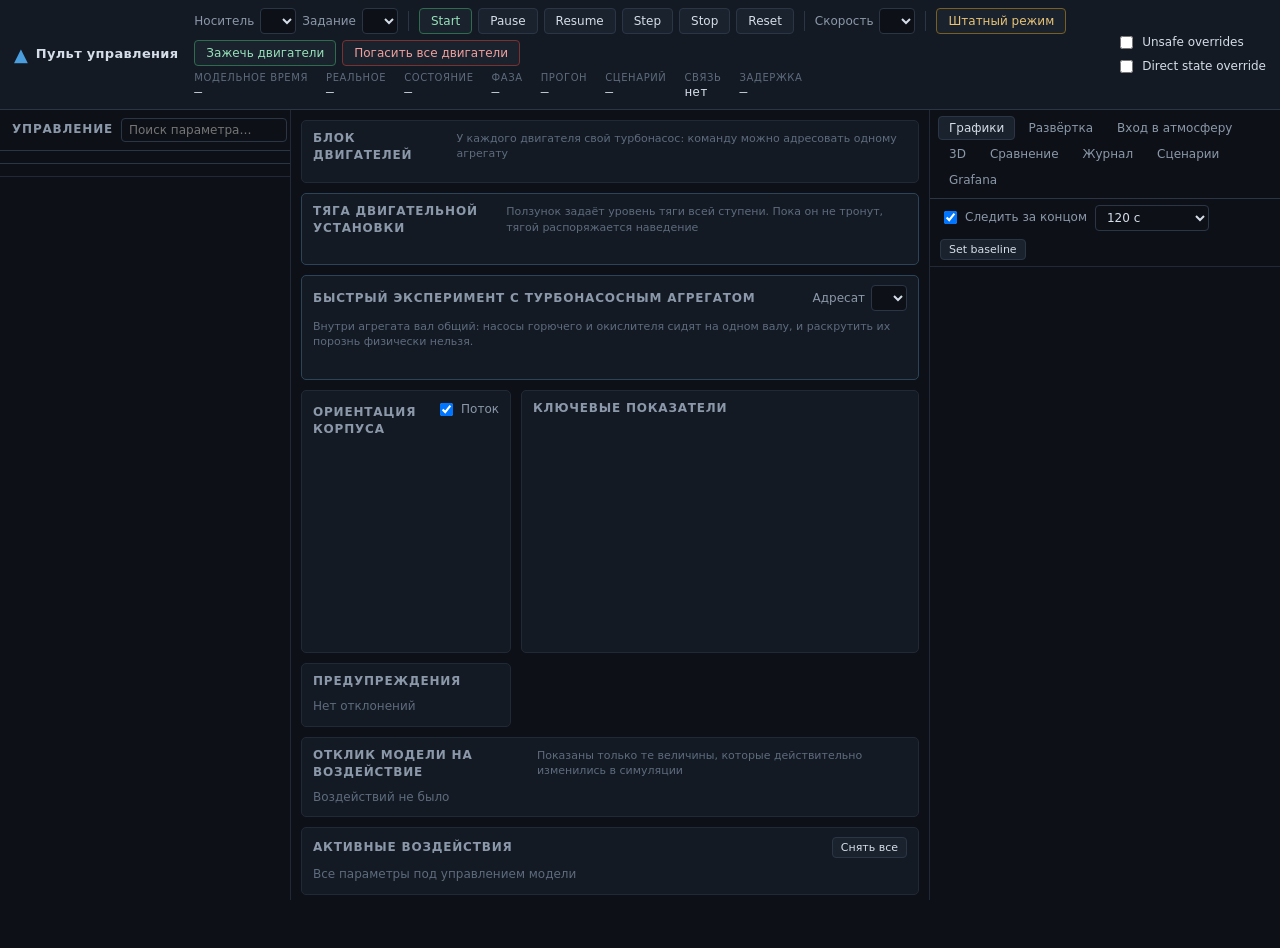
==== cmd/web/index.html @ 3a060ca1 "v2.0.0 Rewrite: modular propulsion/orbit engine + web control panel + observability stack" ====
<!DOCTYPE html>
<html lang="ru">
<head>
<meta charset="utf-8">
<meta name="viewport" content="width=device-width, initial-scale=1">
<title>Пульт управления симулятором</title>
<link rel="stylesheet" href="style.css">
</head>
<body>

<!-- ===================== Верхняя панель ===================== -->
<header id="topbar">
  <div class="brand">
    <span class="brand-mark">▲</span>
    <span class="brand-text">Пульт управления</span>
  </div>

  <div class="run-controls">
    <label class="speed">
      Носитель
      <select id="profile"></select>
    </label>
    <label class="speed" title="Куда выводить: на замкнутую орбиту или по трансатмосферной траектории">
      Задание
      <select id="mission"></select>
    </label>
    <span class="sep"></span>
    <button id="btn-start"     class="btn btn-go"    data-key="1">Start</button>
    <button id="btn-pause"     class="btn"           data-key="2">Pause</button>
    <button id="btn-resume"    class="btn"           data-key="3">Resume</button>
    <button id="btn-step"      class="btn"           data-key="4">Step</button>
    <button id="btn-stop"      class="btn">Stop</button>
    <button id="btn-reset"     class="btn">Reset</button>
    <span class="sep"></span>
    <label class="speed">
      Скорость
      <select id="speed"></select>
    </label>
    <span class="sep"></span>
    <button id="btn-nominal"   class="btn btn-warn">Штатный режим</button>
    <button id="btn-ignite"    class="btn btn-go" title="Запустить все камеры активной ступени в обход наведения — тягу задайте отдельно ползунком «Тяга двигательной установки»">Зажечь двигатели</button>
    <button id="btn-emergency" class="btn btn-crit" title="Погасить все камеры и обнулить уставку тяги">Погасить все двигатели</button>
  </div>

  <div class="status-strip">
    <div class="stat"><span class="stat-label">Модельное время</span><span class="stat-value" id="stat-model">—</span></div>
    <div class="stat"><span class="stat-label">Реальное</span><span class="stat-value" id="stat-real">—</span></div>
    <div class="stat"><span class="stat-label">Состояние</span><span class="stat-value" id="stat-state">—</span></div>
    <div class="stat"><span class="stat-label">Фаза</span><span class="stat-value" id="stat-phase">—</span></div>
    <div class="stat"><span class="stat-label">Прогон</span><span class="stat-value" id="stat-run">—</span></div>
    <div class="stat"><span class="stat-label">Сценарий</span><span class="stat-value" id="stat-scenario">—</span></div>
    <div class="stat"><span class="stat-label">Связь</span><span class="stat-value" id="stat-link">нет</span></div>
    <div class="stat"><span class="stat-label">Задержка</span><span class="stat-value" id="stat-latency">—</span></div>
  </div>

  <div class="mode-strip">
    <label class="toggle toggle-unsafe">
      <input type="checkbox" id="mode-unsafe">
      <span>Unsafe overrides</span>
    </label>
    <label class="toggle toggle-direct">
      <input type="checkbox" id="mode-direct">
      <span>Direct state override</span>
    </label>
  </div>
</header>

<div id="mode-banner" class="hidden"></div>
<div id="flight-banner" class="hidden"></div>

<!-- ===================== Три области ===================== -->
<main id="layout">

  <!-- ---------- Левая панель: управление ---------- -->
  <section id="panel-control" class="pane">
    <div class="pane-head">
      <h2>Управление</h2>
      <input type="search" id="param-filter" placeholder="Поиск параметра…">
    </div>

    <nav id="subsystem-tabs" class="tabs"></nav>

    <div id="quick-actions" class="quick-block"></div>

    <div id="param-list" class="scroll"></div>
  </section>

  <!-- ---------- Центр: состояние системы ---------- -->
  <section id="panel-state" class="pane">

    <div class="card">
      <div class="card-head">
        <h2>Блок двигателей</h2>
        <span class="hint">У каждого двигателя свой турбонасос: команду можно адресовать одному агрегату</span>
      </div>
      <div id="engine-strip" class="engine-strip"></div>
    </div>

    <div class="card card-accent" id="throttle-card">
      <div class="card-head">
        <h2>Тяга двигательной установки</h2>
        <span class="hint">Ползунок задаёт уровень тяги всей ступени. Пока он не тронут, тягой распоряжается наведение</span>
      </div>
      <div id="throttle-panel" class="throttle-panel"></div>
    </div>

    <div id="pump-experiment" class="card card-accent">
      <div class="card-head">
        <h2>Быстрый эксперимент с турбонасосным агрегатом</h2>
        <label class="target">
          Адресат
          <select id="engine-target"></select>
        </label>
      </div>
      <div class="hint" id="target-hint">
        Внутри агрегата вал общий: насосы горючего и окислителя сидят на одном
        валу, и раскрутить их порознь физически нельзя.
      </div>
      <div id="pump-grid" class="pump-grid"></div>
      <div id="pump-buttons" class="pump-buttons"></div>
    </div>

    <div class="row">
      <div class="card attitude">
        <div class="card-head">
          <h2>Ориентация корпуса</h2>
          <label class="check">
            <input type="checkbox" id="att-flow" checked> Поток
          </label>
        </div>
        <canvas id="attitude-canvas"></canvas>
        <div id="attitude-values" class="att-values"></div>
      </div>

      <div class="card grow">
        <div class="card-head"><h2>Ключевые показатели</h2></div>
        <div id="key-values" class="kv-grid"></div>
      </div>
      <div class="card alarms">
        <div class="card-head"><h2>Предупреждения</h2></div>
        <div id="alarm-list" class="alarm-list"><div class="muted">Нет отклонений</div></div>
      </div>
    </div>

    <div class="card">
      <div class="card-head">
        <h2>Отклик модели на воздействие</h2>
        <span class="hint">Показаны только те величины, которые действительно изменились в симуляции</span>
      </div>
      <div id="causal" class="causal"><div class="muted">Воздействий не было</div></div>
    </div>

    <div class="card">
      <div class="card-head">
        <h2>Активные воздействия</h2>
        <button id="btn-release-all" class="btn btn-sm">Снять все</button>
      </div>
      <div id="effects" class="effects"><div class="muted">Все параметры под управлением модели</div></div>
    </div>

  </section>

  <!-- ---------- Правая панель: графики и журналы ---------- -->
  <section id="panel-data" class="pane">
    <nav class="tabs" id="data-tabs">
      <button class="tab active" data-view="charts">Графики</button>
      <button class="tab" data-view="cutaway">Развёртка</button>
      <button class="tab" data-view="entry">Вход в атмосферу</button>
      <button class="tab" data-view="scene">3D</button>
      <button class="tab" data-view="compare">Сравнение</button>
      <button class="tab" data-view="log">Журнал</button>
      <button class="tab" data-view="scenario">Сценарии</button>
      <button class="tab" data-view="grafana">Grafana</button>
    </nav>

    <!-- Графики -->
    <div class="view active" id="view-charts">
      <div class="view-head">
        <label class="check"><input type="checkbox" id="chart-follow" checked> Следить за концом</label>
        <select id="chart-window">
          <option value="60">60 с</option>
          <option value="120" selected>120 с</option>
          <option value="300">300 с</option>
          <option value="0">Весь прогон</option>
        </select>
        <button id="btn-baseline" class="btn btn-sm">Set baseline</button>
      </div>
      <div id="charts" class="charts scroll"></div>
    </div>

    <!-- Развёртка носителя -->
    <div class="view" id="view-cutaway">
      <div class="view-head">
        <span id="cutaway-title" class="muted">Носитель не выбран</span>
        <label class="check"><input type="checkbox" id="cutaway-labels" checked> Выноски</label>
        <label class="check"><input type="checkbox" id="cutaway-engines" checked> Вид с торца</label>
        <label class="check">Масштаб
          <input type="range" id="cutaway-zoom" min="0.6" max="3" step="0.1" value="1">
          <span id="cutaway-zoom-value" class="muted">100 %</span>
        </label>
      </div>
      <div id="cutaway" class="cutaway scroll"></div>
      <div id="cutaway-detail" class="cutaway-detail muted">
        Наведите на отсек или двигатель, чтобы увидеть его состояние.
      </div>
    </div>

    <!-- Вход в атмосферу -->
    <div class="view" id="view-entry">
      <div class="view-head">
        <button id="btn-entry" class="btn btn-sm btn-warn">Сход с орбиты</button>
        <button id="btn-land" class="btn btn-sm btn-crit">Начать посадку</button>
        <button id="btn-flaps-deploy" class="btn btn-sm">Выпустить плавники</button>
        <button id="btn-flaps-auto" class="btn btn-sm">Всё на автомат</button>
        <span id="entry-state" class="muted">Корабль на выведении</span>
      </div>
      <div id="entry-panel" class="entry-panel scroll"></div>
    </div>

    <!-- Трёхмерная сцена -->
    <div class="view" id="view-scene">
      <div class="view-head">
        <button id="scene-reset" class="btn btn-sm">Сброс камеры</button>
        <label class="check" title="Камера держится за корпус: корабль стоит на месте, поворачивается мир"><input type="checkbox" id="scene-body" checked> По корпусу</label>
        <label class="check" title="Камера встаёт так, чтобы поток шёл слева направо"><input type="checkbox" id="scene-follow"> По потоку</label>
        <label class="check"><input type="checkbox" id="scene-flow" checked> Стрелки</label>
        <label class="check"><input type="checkbox" id="scene-grid" checked> Земля</label>
        <span class="muted">Тяните мышью — камера, колесо — приближение</span>
      </div>
      <div id="scene-wrap" class="scene-wrap">
        <canvas id="scene-canvas" class="scene-canvas"></canvas>
        <canvas id="scene-globe" class="scene-globe" width="180" height="180"></canvas>
      </div>
    </div>

    <!-- Сравнение -->
    <div class="view" id="view-compare">
      <div class="view-head">
        <span id="baseline-label" class="muted">Эталон не задан</span>
        <button id="btn-refresh-compare" class="btn btn-sm">Обновить</button>
      </div>
      <div id="compare-table" class="scroll"></div>
    </div>

    <!-- Журнал -->
    <div class="view" id="view-log">
      <div class="view-head">
        <input type="search" id="log-filter" placeholder="Фильтр по параметру или оператору…">
        <select id="log-status">
          <option value="">Все статусы</option>
          <option value="applied">Applied</option>
          <option value="rejected">Rejected</option>
          <option value="released">Released</option>
        </select>
        <button id="btn-export-log" class="btn btn-sm">Экспорт</button>
      </div>
      <div id="log-table" class="scroll"></div>
    </div>

    <!-- Сценарии -->
    <div class="view" id="view-scenario">
      <div class="view-head">
        <select id="scenario-select"></select>
        <button id="btn-scenario-run"  class="btn btn-sm btn-go">Запустить</button>
        <button id="btn-scenario-stop" class="btn btn-sm">Остановить</button>
        <button id="btn-scenario-new"  class="btn btn-sm">Новый</button>
        <button id="btn-scenario-copy" class="btn btn-sm">Копия</button>
        <button id="btn-scenario-del"  class="btn btn-sm">Удалить</button>
        <button id="btn-scenario-exp"  class="btn btn-sm">Экспорт</button>
        <label class="btn btn-sm file">Импорт<input type="file" id="scenario-import" accept=".json" hidden></label>
      </div>
      <div class="scroll">
        <div class="scenario-meta">
          <label>Название <input type="text" id="scenario-name"></label>
          <span id="scenario-progress" class="muted"></span>
        </div>
        <div id="scenario-steps"></div>
        <button id="btn-step-add" class="btn btn-sm">Добавить шаг</button>
      </div>
    </div>

    <!-- Grafana -->
    <div class="view" id="view-grafana">
      <div class="view-head">
        <input type="text" id="grafana-url" placeholder="http://localhost:3000">
        <button id="btn-grafana-open" class="btn btn-sm">Открыть дашборд</button>
      </div>
      <iframe id="grafana-frame" title="Grafana"></iframe>
    </div>
  </section>
</main>

<!-- ===================== Подтверждение опасной команды ===================== -->
<div id="confirm" class="modal hidden">
  <div class="modal-box">
    <h3 id="confirm-title">Подтверждение</h3>
    <p id="confirm-text"></p>
    <div id="confirm-consequence" class="consequence"></div>
    <div class="modal-actions">
      <button id="confirm-cancel" class="btn">Отмена</button>
      <button id="confirm-ok" class="btn btn-crit">Применить</button>
    </div>
  </div>
</div>

<div id="toasts"></div>

<script src="app.js"></script>
<script src="scene3d.js"></script>
</body>
</html>
---- cmd/web/style.css ----
/* ---------------------------------------------------------------------------
   Оформление центра управления.

   Тёмная тема, высокая плотность данных, никакой декоративной графики.
   Цвет несёт единственный смысл — состояние параметра, поэтому палитра
   намеренно бедная: всё, что не окрашено, находится в норме.
   --------------------------------------------------------------------------- */

:root {
  --bg:        #0d1117;
  --bg-2:      #131a24;
  --bg-3:      #1a222e;
  --bg-4:      #222c3a;
  --line:      #2a3646;
  --line-soft: #202936;

  --text:      #d5dde8;
  --text-dim:  #8b98a9;
  --text-mute: #5d6b7d;

  --normal:    #4ea87a;
  --warning:   #d9a441;
  --critical:  #d9534f;
  --manual:    #4a9edd;
  --direct:    #a970d8;
  --nodata:    #57626f;

  --mono: "JetBrains Mono", "SF Mono", "Cascadia Mono", Consolas, monospace;
  --sans: "Inter", "Segoe UI", system-ui, sans-serif;
}

* { box-sizing: border-box; }

html, body {
  margin: 0;
  height: 100%;
  background: var(--bg);
  color: var(--text);
  font: 13px/1.4 var(--sans);
  overflow: hidden;
}

.hidden { display: none !important; }
.muted  { color: var(--text-mute); font-size: 12px; }
.grow   { flex: 1 1 auto; min-width: 0; }
.hint   { color: var(--text-mute); font-size: 11px; font-weight: 400; }

.scroll { overflow-y: auto; overflow-x: hidden; min-height: 0; }
.scroll::-webkit-scrollbar { width: 9px; height: 9px; }
.scroll::-webkit-scrollbar-thumb { background: var(--bg-4); border-radius: 4px; }
.scroll::-webkit-scrollbar-track { background: transparent; }

/* ------------------------------- Верхняя панель ------------------------- */

#topbar {
  display: grid;
  grid-template-columns: auto 1fr auto;
  grid-template-rows: auto auto;
  gap: 6px 16px;
  align-items: center;
  padding: 8px 14px;
  background: var(--bg-2);
  border-bottom: 1px solid var(--line);
}

.brand { display: flex; align-items: center; gap: 8px; grid-row: 1 / span 2; }
.brand-mark { color: var(--manual); font-size: 18px; }
.brand-text { font-weight: 600; letter-spacing: .3px; white-space: nowrap; }

.run-controls { display: flex; align-items: center; gap: 6px; flex-wrap: wrap; }
.sep { width: 1px; height: 20px; background: var(--line); margin: 0 4px; }

.speed { display: flex; align-items: center; gap: 6px; color: var(--text-dim); font-size: 12px; }

.status-strip {
  grid-column: 2;
  display: flex;
  gap: 18px;
  flex-wrap: wrap;
}
.stat { display: flex; flex-direction: column; line-height: 1.25; }
.stat-label { font-size: 10px; text-transform: uppercase; letter-spacing: .6px; color: var(--text-mute); }
.stat-value { font-family: var(--mono); font-size: 13px; font-variant-numeric: tabular-nums; }

.mode-strip { grid-row: 1 / span 2; grid-column: 3; display: flex; flex-direction: column; gap: 5px; }

.toggle { display: flex; align-items: center; gap: 6px; font-size: 12px; cursor: pointer; user-select: none; }
.toggle input { accent-color: var(--warning); }
.toggle-direct input { accent-color: var(--direct); }

#mode-banner {
  padding: 5px 14px;
  font-size: 12px;
  font-weight: 600;
  letter-spacing: .4px;
  text-align: center;
  background: repeating-linear-gradient(45deg,
    rgba(217,83,79,.22) 0 12px, rgba(217,83,79,.10) 12px 24px);
  border-bottom: 1px solid var(--critical);
  color: #f2b8b6;
}
#mode-banner.direct {
  background: repeating-linear-gradient(45deg,
    rgba(169,112,216,.22) 0 12px, rgba(169,112,216,.10) 12px 24px);
  border-bottom-color: var(--direct);
  color: #d9c0f0;
}

/* Состояние полёта: заметная строка о том, что двигатели встали, ракета
   падает или прогон завершён. Без неё падающая ракета с нулевой тягой
   выглядит как зависший интерфейс. */
#flight-banner {
  padding: 6px 14px;
  font-size: 13px;
  font-weight: 600;
  letter-spacing: .3px;
  text-align: center;
  border-bottom: 1px solid;
}
#flight-banner.warn  { background: rgba(217,164,65,.14); border-color: var(--warning);  color: #f0c469; }
#flight-banner.crit  { background: rgba(217,83,79,.16);  border-color: var(--critical); color: #f2b8b6; }
#flight-banner.ended { background: rgba(87,98,111,.20);  border-color: var(--line);     color: var(--text-dim); }

/* ------------------------------- Кнопки --------------------------------- */

.btn {
  padding: 5px 11px;
  border: 1px solid var(--line);
  border-radius: 4px;
  background: var(--bg-3);
  color: var(--text);
  font: 500 12px var(--sans);
  cursor: pointer;
  white-space: nowrap;
  transition: background .12s, border-color .12s;
}
.btn:hover:not(:disabled) { background: var(--bg-4); border-color: #3a4859; }
.btn:active:not(:disabled) { transform: translateY(1px); }
.btn:disabled { opacity: .38; cursor: not-allowed; }
.btn-sm   { padding: 3px 8px; font-size: 11px; }
.btn-go   { border-color: #2f6b4d; color: #96e0b8; }
.btn-warn { border-color: #7a5f22; color: #e8c477; }
.btn-crit { border-color: #7a3230; color: #f0a19e; }
.btn.active { background: var(--bg-4); border-color: var(--manual); color: #cfe6fa; }
.btn.file { position: relative; display: inline-block; }

select, input[type="text"], input[type="number"], input[type="search"] {
  padding: 4px 7px;
  border: 1px solid var(--line);
  border-radius: 4px;
  background: var(--bg);
  color: var(--text);
  font: 12px var(--sans);
}
input[type="number"] { font-family: var(--mono); }
select:focus, input:focus { outline: 1px solid var(--manual); outline-offset: -1px; }

/* ------------------------------- Раскладка ------------------------------ */

#layout {
  display: grid;
  grid-template-columns: minmax(330px, 22%) minmax(420px, 1fr) minmax(400px, 32%);
  gap: 1px;
  background: var(--line-soft);
  height: calc(100vh - 62px);
}
#layout.with-banner  { height: calc(100vh - 88px); }
#layout.with-banner2 { height: calc(100vh - 114px); }

.pane {
  display: flex;
  flex-direction: column;
  min-height: 0;
  background: var(--bg);
  overflow: hidden;
}

.pane-head {
  display: flex;
  align-items: center;
  justify-content: space-between;
  gap: 8px;
  padding: 8px 12px;
  border-bottom: 1px solid var(--line);
}
.pane-head h2 { margin: 0; font-size: 12px; text-transform: uppercase; letter-spacing: .8px; color: var(--text-dim); }
.pane-head input { flex: 1 1 auto; max-width: 180px; }

.tabs { display: flex; gap: 2px; padding: 6px 8px; border-bottom: 1px solid var(--line); flex-wrap: wrap; }
.tab {
  padding: 4px 10px;
  border: 1px solid transparent;
  border-radius: 4px;
  background: none;
  color: var(--text-dim);
  font: 500 12px var(--sans);
  cursor: pointer;
}
.tab:hover { color: var(--text); background: var(--bg-2); }
.tab.active { color: var(--text); background: var(--bg-3); border-color: var(--line); }

.view { display: none; flex-direction: column; min-height: 0; flex: 1 1 auto; }
.view.active { display: flex; }
.view-head {
  display: flex; align-items: center; gap: 8px;
  padding: 6px 10px; border-bottom: 1px solid var(--line-soft); flex-wrap: wrap;
}
.check { display: flex; align-items: center; gap: 5px; font-size: 12px; color: var(--text-dim); }

/* ------------------------------- Карточки ------------------------------- */

#panel-state { padding: 10px; gap: 10px; overflow-y: auto; }
/* Ряд карточек переносится, а не сжимается: на тринадцати дюймах средняя
   панель узкая, и втиснутые в один ряд «ключевые показатели» вырождались
   в одну колонку нечитаемых цифр. */
.row { display: flex; gap: 10px; align-items: stretch; flex-wrap: wrap; }

.card {
  background: var(--bg-2);
  border: 1px solid var(--line-soft);
  border-radius: 5px;
  padding: 9px 11px 11px;
}
.card-accent { border-color: #2c4459; }
.card-head {
  display: flex; align-items: baseline; justify-content: space-between;
  gap: 10px; margin-bottom: 8px;
}
.card-head h2 { margin: 0; font-size: 12px; text-transform: uppercase; letter-spacing: .8px; color: var(--text-dim); }

/* ---------------------------- Блок двигателей --------------------------- */

.engine-strip {
  display: grid;
  grid-template-columns: repeat(auto-fill, minmax(104px, 1fr));
  gap: 5px;
}

.eng {
  border: 1px solid var(--line-soft);
  border-left-width: 3px;
  border-radius: 3px;
  background: var(--bg-3);
  padding: 4px 6px;
  cursor: pointer;
  transition: border-color .12s, background .12s;
}
.eng:hover     { background: var(--bg-4); }
.eng.selected  { border-color: var(--manual); background: var(--bg-4); }
.eng.manual    { border-left-color: var(--manual); }
.eng.s-Normal  { border-left-color: var(--normal); }
.eng.s-Degraded, .eng.s-Cavitation, .eng.s-Shaft { border-left-color: var(--warning); }
.eng.s-Stopped, .eng.s-Stuck, .eng.s-Failed,
.eng.s-Overspeed, .eng.s-Bearing { border-left-color: var(--critical); }
.eng.off { opacity: .55; }

.eng-head { display: flex; justify-content: space-between; align-items: baseline; }
.eng-id   { font: 600 12px var(--mono); }
.eng-flag { font-size: 9px; color: var(--manual); }
.eng-rpm  { font: 600 14px var(--mono); font-variant-numeric: tabular-nums; }
.eng-sub  { font-size: 10px; color: var(--text-mute); font-family: var(--mono); }
.eng-state { font-size: 9px; text-transform: uppercase; letter-spacing: .4px; }

.eng-ignite {
  display: block;
  width: 100%;
  margin-top: 4px;
  padding: 2px 0;
  font-size: 9px;
  text-transform: uppercase;
  letter-spacing: .4px;
  border: 1px solid var(--normal);
  border-radius: 3px;
  background: transparent;
  color: var(--normal);
  cursor: pointer;
}
.eng-ignite:hover { background: var(--normal); color: var(--bg-3); }

.target { display: flex; align-items: center; gap: 6px; font-size: 12px; color: var(--text-dim); }
#target-hint { display: block; margin-bottom: 8px; }

/* ------------------------- Панель эксперимента -------------------------- */

.pump-grid { display: grid; grid-template-columns: 1fr 1fr; gap: 10px; }

.pump {
  border: 1px solid var(--line);
  border-radius: 4px;
  padding: 8px 10px;
  background: var(--bg-3);
}
.pump-title { display: flex; justify-content: space-between; align-items: center; margin-bottom: 7px; }
.pump-title b { font-size: 13px; }

.pump-state {
  font: 600 10px var(--mono);
  padding: 2px 6px; border-radius: 3px;
  text-transform: uppercase; letter-spacing: .5px;
}
.st-Normal              { background: rgba(78,168,122,.16);  color: var(--normal); }
.st-Degraded            { background: rgba(217,164,65,.16);  color: var(--warning); }
.st-Cavitation          { background: rgba(217,164,65,.20);  color: #f0c469; }
.st-Overspeed           { background: rgba(217,83,79,.16);   color: var(--critical); }
.st-Bearing.overheating,
.st-Bearing             { background: rgba(217,83,79,.16);   color: var(--critical); }
.st-Shaft               { background: rgba(217,164,65,.20);  color: var(--warning); }
.st-Stuck               { background: rgba(217,83,79,.22);   color: #f0a19e; }
.st-Stopped             { background: rgba(87,98,111,.24);   color: var(--text-dim); }
.st-Failed              { background: rgba(217,83,79,.28);   color: #ffb3b0; }

.rpm-block { display: grid; grid-template-columns: repeat(4, 1fr); gap: 4px; margin-bottom: 8px; }
.rpm-cell { background: var(--bg); border: 1px solid var(--line-soft); border-radius: 3px; padding: 4px 5px; }
.rpm-cell span { display: block; font-size: 9px; text-transform: uppercase; letter-spacing: .5px; color: var(--text-mute); }
.rpm-cell b { font: 600 14px var(--mono); font-variant-numeric: tabular-nums; }
.rpm-cell.actual b { color: #9ed3ff; }
.rpm-cell.target b { color: var(--manual); }

.pump-rows { display: grid; grid-template-columns: 1fr 1fr; gap: 2px 10px; }
.prow { display: flex; justify-content: space-between; font-size: 11px; padding: 1px 0; }
.prow span { color: var(--text-mute); }
.prow b { font-family: var(--mono); font-weight: 500; font-variant-numeric: tabular-nums; }
.prow.warn b { color: var(--warning); }
.prow.crit b { color: var(--critical); }

.pump-buttons { display: flex; flex-wrap: wrap; gap: 5px; margin-top: 10px; }

/* ------------------------- Ключевые показатели -------------------------- */

.kv-grid { display: grid; grid-template-columns: repeat(auto-fill, minmax(128px, 1fr)); gap: 6px; }
.kv {
  background: var(--bg-3);
  border: 1px solid var(--line-soft);
  border-left-width: 3px;
  border-radius: 3px;
  padding: 5px 7px;
}
.kv span { display: block; font-size: 10px; color: var(--text-mute); }
.kv b { font: 600 16px var(--mono); font-variant-numeric: tabular-nums; }
.kv i { font-style: normal; font-size: 10px; color: var(--text-mute); margin-left: 3px; }
.kv.big b { font-size: 20px; }
.kv.s-normal   { border-left-color: var(--normal); }
.kv.s-warning  { border-left-color: var(--warning); }
.kv.s-critical { border-left-color: var(--critical); }
.kv.s-critical b { color: #f0a19e; }
.kv.s-warning b  { color: #e8c477; }
.kv.s-no_data  { border-left-color: var(--nodata); }
.kv.s-no_data b { color: var(--text-mute); }
.kv.s-manual   { border-left-color: var(--manual); }

/* --------------------------- Ориентация корпуса ------------------------- */

.attitude { width: 260px; flex: 0 0 260px; display: flex; flex-direction: column; }
.attitude canvas { width: 100%; height: 190px; display: block; }

.att-values {
  display: grid; grid-template-columns: repeat(3, 1fr); gap: 4px; margin-top: 6px;
}
.att-values div { background: var(--bg-3); border-radius: 3px; padding: 3px 5px; }
.att-values span { display: block; font-size: 9px; color: var(--text-mute); }
.att-values b { font: 600 13px var(--mono); font-variant-numeric: tabular-nums; }

/* ------------------------------ Тревоги --------------------------------- */

.alarms { width: 260px; flex: 0 0 260px; }
.alarm-list { display: flex; flex-direction: column; gap: 5px; max-height: 150px; overflow-y: auto; }
.alarm {
  padding: 5px 8px; border-radius: 3px; border-left: 3px solid;
  background: var(--bg-3); font-size: 11px;
}
.alarm.warning  { border-color: var(--warning); }
.alarm.critical { border-color: var(--critical); }
.alarm b { display: block; font-size: 12px; }
.alarm-msg { color: var(--text-mute); }

/* --------------------------- Причинная цепочка -------------------------- */

.causal-head { display: flex; align-items: baseline; gap: 8px; margin-bottom: 6px; flex-wrap: wrap; }
.causal-head b { font-size: 13px; }
.causal-when { font-family: var(--mono); color: var(--text-mute); font-size: 11px; }

.chain { display: flex; flex-wrap: wrap; align-items: center; gap: 4px; margin: 7px 0; }
.chain-node {
  padding: 3px 8px; border-radius: 3px;
  background: var(--bg-3); border: 1px solid var(--line);
  font-size: 11px;
}
.chain-node.first { border-color: var(--manual); color: #cfe6fa; }
.chain-arrow { color: var(--text-mute); }

.resp-table { width: 100%; border-collapse: collapse; font-size: 11px; }
.resp-table th {
  text-align: left; font-weight: 500; color: var(--text-mute);
  border-bottom: 1px solid var(--line); padding: 3px 6px 3px 0; font-size: 10px;
  text-transform: uppercase; letter-spacing: .5px;
}
.resp-table td { padding: 2px 6px 2px 0; border-bottom: 1px solid var(--line-soft); font-family: var(--mono); }
.resp-table td.name { font-family: var(--sans); }
.resp-table .up   { color: var(--normal); }
.resp-table .down { color: #e08b87; }
.silent { margin-top: 6px; font-size: 11px; color: var(--text-mute); }

/* --------------------------- Активные воздействия ----------------------- */

.effects { display: flex; flex-direction: column; gap: 4px; max-height: 210px; overflow-y: auto; }
.effect {
  display: grid; grid-template-columns: 1fr auto auto; gap: 8px; align-items: center;
  padding: 5px 8px; border-radius: 3px;
  background: var(--bg-3); border-left: 3px solid var(--manual);
  font-size: 11px;
}
.effect.unsafe { border-left-color: var(--critical); }
.effect.direct { border-left-color: var(--direct); }
.effect-title { font-size: 12px; }
.effect-num { font-family: var(--mono); font-variant-numeric: tabular-nums; }
.effect-mode { color: var(--text-mute); font-size: 10px; text-transform: uppercase; letter-spacing: .5px; }

/* --------------------------- Параметры (левая) -------------------------- */

.quick-block { padding: 6px 10px; border-bottom: 1px solid var(--line-soft); display: flex; flex-wrap: wrap; gap: 4px; }

#param-list { padding: 6px 10px 20px; }
.group-title {
  margin: 10px 0 4px; font-size: 10px; text-transform: uppercase;
  letter-spacing: .8px; color: var(--text-mute);
}

.param {
  border: 1px solid var(--line-soft);
  border-radius: 4px;
  margin-bottom: 5px;
  background: var(--bg-2);
  overflow: hidden;
}
.param.manual { border-color: var(--manual); }
.param.direct { border-color: var(--direct); }

.param-head {
  display: flex; align-items: center; gap: 6px;
  padding: 5px 8px; cursor: pointer; user-select: none;
}
.param-head:hover { background: var(--bg-3); }
.param-name { flex: 1 1 auto; font-size: 12px; }
.param-now  { font-family: var(--mono); font-size: 12px; font-variant-numeric: tabular-nums; }
.param-unit { color: var(--text-mute); font-size: 10px; }
.dot { width: 7px; height: 7px; border-radius: 50%; flex: 0 0 auto; }
.dot.s-normal   { background: var(--normal); }
.dot.s-warning  { background: var(--warning); }
.dot.s-critical { background: var(--critical); }
.dot.s-manual   { background: var(--manual); }
.dot.s-no_data  { background: var(--nodata); }

.param-body { display: none; padding: 7px 8px 9px; border-top: 1px solid var(--line-soft); }
.param.open .param-body { display: block; }

.range-line { display: flex; justify-content: space-between; font-size: 10px; color: var(--text-mute); margin-bottom: 4px; }

.input-line { display: flex; align-items: center; gap: 4px; margin-bottom: 6px; }
.input-line input[type="range"] { flex: 1 1 auto; accent-color: var(--manual); min-width: 60px; }
.input-line input[type="number"] { width: 84px; }
.stepper { display: flex; gap: 2px; }
.stepper .btn { padding: 2px 6px; font-family: var(--mono); }

.mode-line { display: flex; gap: 4px; flex-wrap: wrap; margin-bottom: 6px; }
.mode-line select, .mode-line input { font-size: 11px; padding: 3px 5px; }
.mode-line input[type="number"] { width: 62px; }

.param-actions { display: flex; gap: 4px; flex-wrap: wrap; }

.values-line {
  display: grid; grid-template-columns: repeat(4, 1fr); gap: 3px;
  margin-bottom: 6px; font-size: 10px;
}
.values-line div { background: var(--bg); border-radius: 3px; padding: 3px 5px; }
.values-line span { display: block; color: var(--text-mute); font-size: 9px; }
.values-line b { font-family: var(--mono); font-size: 11px; }

/* ------------------------------- Графики -------------------------------- */

/* ---------------------------- Развёртка ракеты --------------------------- */

/* Чертёж подгоняется под высоту панели, а не под жёстко заданный размер:
   на тринадцатидюймовом экране ракета обязана помещаться целиком. */
.cutaway { padding: 8px 10px 12px; flex: 1 1 auto; min-height: 0; overflow: auto; }
.cutaway-wrap {
  display: flex; gap: 14px; align-items: flex-start; flex-wrap: wrap;
}
.cutaway-plate { flex: 0 0 auto; }
.cutaway-svg { display: block; }

.cut-sec {
  fill: var(--bg-3);
  stroke: var(--line);
  stroke-width: 1;
}
.cut-sec.kind-dry     { fill: var(--bg-2); }
.cut-sec.kind-engines { fill: #182029; }
.cut-nose { fill: var(--bg-2); stroke: var(--line); stroke-width: 1; }

.cut-liquid     { fill: #d0912f; opacity: .72; transition: y .5s linear, height .5s linear; }
.cut-liquid.ox  { fill: #4f93c4; }

.cut-bell { fill: #2b3543; stroke: var(--line); stroke-width: .8; }
.cut-bell.vacuum { fill: #333e4e; }
.cut-bell.inner  { fill: #222b37; stroke: var(--line-soft); }

.cut-hit { fill: transparent; cursor: crosshair; }
.cut-hit:hover { fill: rgba(255, 255, 255, .05); }

.cut-lead  { stroke: var(--line); stroke-width: 1; }
.cut-label { fill: var(--text); font: 500 11px var(--sans); }
.cut-sub   { fill: var(--text-mute); font: 10px var(--mono); }
.cut-stage-name {
  fill: var(--text-dim); font: 600 10px var(--sans);
  text-transform: uppercase; letter-spacing: .5px;
}

.cut-stage.phase-detached { opacity: .4; }
.cut-stage.phase-waiting  { opacity: .85; }

/* Ползунок заправки прямо на баках. */
.cut-track         { stroke: var(--line); stroke-width: 3; stroke-linecap: round; }
.cut-track-fill    { stroke: #d0912f; stroke-width: 3; stroke-linecap: round; }
.cut-track-nominal { stroke: var(--text-mute); stroke-width: 1; }
.cut-handle-shape  { fill: #e0a54a; stroke: var(--bg); stroke-width: 1; }
.cut-slider-hit    { fill: transparent; cursor: ns-resize; }
.cut-slider:hover .cut-handle-shape { fill: #f0bb6a; }
.cut-slider-value  { fill: var(--text); font: 600 11px var(--mono); }
.cut-slider-sub    { fill: var(--text-mute); font: 9px var(--sans); }

.cut-end { width: 280px; flex: 1 1 260px; max-width: 320px; }
.cut-end-head {
  display: flex; align-items: center; gap: 6px; flex-wrap: wrap;
  font-size: 11px; color: var(--text-dim); margin-bottom: 4px;
}
.cut-end-svg  { width: 100%; height: auto; background: var(--bg-2);
                border: 1px solid var(--line-soft); border-radius: 4px; }
.cut-end-sub  { font: 10px var(--mono); color: var(--text-mute); margin-top: 4px; }
.cut-legend   { font-size: 10px; color: var(--text-mute); margin-top: 6px; line-height: 1.4; }

.cut-skirt { fill: var(--bg-3); stroke: var(--line); stroke-width: 1; }
.cut-eng   { stroke: var(--bg); stroke-width: 1; cursor: pointer; fill: var(--nodata); }
.cut-eng.ok      { fill: var(--normal); }
.cut-eng.warn    { fill: var(--warning); }
.cut-eng.crit    { fill: var(--critical); }
.cut-eng.off     { fill: var(--nodata); }
.cut-eng.manual  { stroke: var(--manual); stroke-width: 2; }
.cut-eng.selected { stroke: var(--text); stroke-width: 2; }
.cut-eng-gimbal  { fill: none; stroke: var(--text-mute); stroke-width: .8; stroke-dasharray: 2 2; }
.cut-gimbal      { stroke: var(--manual); stroke-width: 2; }

.cutaway-detail {
  border-top: 1px solid var(--line-soft);
  padding: 8px 10px;
  font: 11px var(--mono);
  line-height: 1.5;
  min-height: 46px;
}

.charts { padding: 6px 8px 20px; display: flex; flex-direction: column; gap: 6px; }
.chart {
  background: var(--bg-2);
  border: 1px solid var(--line-soft);
  border-radius: 4px;
  padding: 4px 6px 2px;
}
.chart-head { display: flex; justify-content: space-between; align-items: baseline; font-size: 11px; }
.chart-head b { font-weight: 500; }
.chart-val { font-family: var(--mono); font-variant-numeric: tabular-nums; }
.chart canvas { width: 100%; height: 74px; display: block; }

/* ------------------------------- Таблицы -------------------------------- */

table.data { width: 100%; border-collapse: collapse; font-size: 11px; }
table.data th {
  position: sticky; top: 0; background: var(--bg-2);
  text-align: left; font-weight: 500; color: var(--text-dim);
  padding: 5px 6px; border-bottom: 1px solid var(--line);
  font-size: 10px; text-transform: uppercase; letter-spacing: .5px;
}
table.data td { padding: 3px 6px; border-bottom: 1px solid var(--line-soft); font-family: var(--mono); }
table.data td.txt { font-family: var(--sans); }
table.data tr:hover { background: var(--bg-2); }
table.data tr.clickable { cursor: pointer; }
.st-applied  { color: var(--normal); }
.st-rejected { color: var(--critical); }
.st-released { color: var(--text-dim); }
.st-expired  { color: var(--warning); }
.flag { font-size: 9px; padding: 1px 4px; border-radius: 2px; margin-left: 3px; }
.flag.unsafe { background: rgba(217,83,79,.2); color: #f0a19e; }
.flag.direct { background: rgba(169,112,216,.2); color: #d9c0f0; }

/* ------------------------------ Сценарии -------------------------------- */

.scenario-meta { display: flex; align-items: center; gap: 10px; padding: 8px 10px; }
.scenario-meta input { width: 240px; }

.sc-step {
  display: grid;
  grid-template-columns: 66px 1fr 92px 84px 76px 68px auto;
  gap: 5px; align-items: center;
  padding: 5px 10px; border-bottom: 1px solid var(--line-soft);
}
.sc-step input, .sc-step select { font-size: 11px; padding: 3px 4px; width: 100%; }
.sc-step.running { background: rgba(74,158,221,.10); }
.sc-step.done    { opacity: .55; }
.sc-head {
  display: grid;
  grid-template-columns: 66px 1fr 92px 84px 76px 68px auto;
  gap: 5px; padding: 4px 10px;
  font-size: 10px; text-transform: uppercase; letter-spacing: .5px;
  color: var(--text-mute); border-bottom: 1px solid var(--line);
}

/* ------------------------------- Grafana -------------------------------- */

#view-grafana iframe { flex: 1 1 auto; width: 100%; border: 0; background: var(--bg-2); }
#grafana-url { flex: 1 1 auto; }

/* ---------------------------- Модальное окно ---------------------------- */

.modal {
  position: fixed; inset: 0; z-index: 90;
  display: flex; align-items: center; justify-content: center;
  background: rgba(0,0,0,.6);
}
.modal-box {
  width: 480px; max-width: 92vw;
  background: var(--bg-2);
  border: 1px solid var(--critical);
  border-radius: 6px;
  padding: 16px 18px;
}
.modal-box h3 { margin: 0 0 8px; font-size: 15px; }
.modal-box p { margin: 0 0 10px; font-size: 13px; }
.consequence {
  background: rgba(217,83,79,.10);
  border-left: 3px solid var(--critical);
  padding: 7px 10px; border-radius: 3px;
  font-size: 12px; color: #f2c4c2; margin-bottom: 14px;
}
.modal-actions { display: flex; justify-content: flex-end; gap: 8px; }

/* -------------------------------- Toasts -------------------------------- */

#toasts {
  position: fixed; right: 14px; bottom: 14px; z-index: 95;
  display: flex; flex-direction: column-reverse; gap: 6px;
}
.toast {
  min-width: 260px; max-width: 420px;
  padding: 8px 11px; border-radius: 4px;
  background: var(--bg-3); border-left: 3px solid var(--manual);
  font-size: 12px; box-shadow: 0 3px 14px rgba(0,0,0,.45);
  animation: slide .18s ease-out;
}
.toast.ok   { border-left-color: var(--normal); }
.toast.err  { border-left-color: var(--critical); }
.toast.warn { border-left-color: var(--warning); }
.toast b { display: block; margin-bottom: 2px; }
.toast small { color: var(--text-mute); }
@keyframes slide { from { opacity: 0; transform: translateX(16px); } }

/* ------------------------- Узкие экраны --------------------------------- */

@media (max-width: 1400px) {
  #layout { grid-template-columns: 290px 1fr 350px; }
  .alarms { width: 210px; flex-basis: 210px; }
  .attitude { width: 210px; flex-basis: 210px; }

  .kv-grid { grid-template-columns: repeat(auto-fill, minmax(104px, 1fr)); gap: 5px; }
  .kv { padding: 4px 6px; }
  .kv b { font-size: 14px; }
}

/* Тринадцать дюймов. Здесь уже не помогает сжатие: ориентация, показатели
   и предупреждения встают друг под другом, каждый во всю ширину панели,
   и показатели наконец получают несколько колонок вместо одной. */
@media (max-width: 1200px) {
  #layout { grid-template-columns: 260px 1fr 320px; }

  .attitude { width: auto; flex: 1 1 240px; }
  .alarms   { width: auto; flex: 1 1 240px; }
  .card.grow { flex: 1 1 100%; }

  .kv-grid { grid-template-columns: repeat(auto-fill, minmax(96px, 1fr)); gap: 4px; }
  .kv b { font-size: 13px; }
  .kv span { font-size: 9px; }

  .attitude canvas { height: 160px; }
  .cut-end { max-width: none; }
}

/* --------------------------- Вход в атмосферу ---------------------------- */

.entry-panel { padding: 10px; flex: 1 1 auto; min-height: 0; }
.entry-wrap  { display: flex; gap: 14px; align-items: flex-start; flex-wrap: wrap; }
.entry-plate { flex: 1 1 340px; min-width: 300px; }
.entry-svg   { width: 100%; height: auto; background: var(--bg-2);
               border: 1px solid var(--line-soft); border-radius: 4px; }

.entry-body  { fill: var(--bg-3); stroke: var(--line); stroke-width: 1.5; }
.entry-tiles { stroke: #8a6a52; fill: none; stroke-linecap: round; }
.entry-tiles.hot  { stroke: #e0703a; }
.entry-tiles.over { stroke: var(--critical); }
.entry-steel { stroke: #9aa6b5; fill: none; stroke-width: 2.5; stroke-linecap: round; }
.entry-steel.hot  { stroke: #e0a03a; }
.entry-steel.over { stroke: var(--critical); }
.entry-flow  { stroke: var(--manual); stroke-width: 1; opacity: .35; }

.entry-flap rect        { fill: var(--bg-4); stroke: var(--line); stroke-width: 1; }
.entry-flap.far rect    { opacity: .45; }
.entry-flap.manual rect { fill: #3a4a63; stroke: var(--manual); stroke-width: 2; }
.entry-flap.jammed rect { fill: #5a2f2d; stroke: var(--critical); stroke-width: 2; }
.entry-flap-label { fill: var(--text-dim); font: 10px var(--mono); }
.entry-caption    { fill: var(--text-dim); font: 11px var(--mono); }

.entry-end-body  { fill: var(--bg-3); stroke: #9aa6b5; stroke-width: 2; }
.entry-end-body.hot  { stroke: #e0a03a; }
.entry-end-body.over { stroke: var(--critical); }
.entry-end-tiles { stroke: #8a6a52; stroke-width: 5; stroke-linecap: round; }
.entry-end-tiles.hot  { stroke: #e0703a; }
.entry-end-tiles.over { stroke: var(--critical); }

.entry-shield, .entry-attitude {
  background: var(--bg-2); border: 1px solid var(--line); border-radius: 6px;
  padding: 8px 10px; display: flex; flex-direction: column; gap: 4px;
}
.entry-attitude.manual { border-color: var(--manual); }
.entry-block-head { font-weight: 600; font-size: 12px; letter-spacing: .3px; }
.entry-attitude input[type="range"] { width: 100%; margin: 2px 0 4px;
  accent-color: var(--manual); }

.shield-row  { display: flex; align-items: center; gap: 8px; font-size: 11px; }
.shield-name { width: 48px; color: var(--text-dim); }
.shield-bar  { flex: 1 1 auto; height: 6px; background: var(--bg-4);
  border-radius: 3px; overflow: hidden; }
.shield-fill { display: block; height: 100%; width: 0; background: #6f8fb5; }
.shield-row.hot  .shield-fill { background: #e0a03a; }
.shield-row.over .shield-fill { background: var(--critical); }
.shield-val  { color: var(--text-dim); white-space: nowrap; }
.shield-row.over .shield-val { color: var(--critical); }

.entry-row.jammed { border-left-color: var(--critical); }
.entry-plate-inner { width: 100%; }

.entry-note { font-size: 11px; color: var(--text-mute); line-height: 1.5; margin-top: 4px; }

/* ---------------------------- Трёхмерная сцена --------------------------- */

.scene-wrap   { position: relative; flex: 1 1 auto; min-height: 0; }
.scene-canvas { width: 100%; height: 100%; display: block; cursor: grab; }
.scene-canvas:active { cursor: grabbing; }
.scene-globe  {
  position: absolute; right: 10px; bottom: 10px;
  width: 180px; height: 180px;
  background: rgba(8, 12, 18, 0.55);
  border: 1px solid var(--line); border-radius: 6px;
}

/* ------------------------------ Тяга ------------------------------------ */

.throttle-panel { display: flex; flex-direction: column; gap: 8px; padding: 4px 2px; }
.throttle-row   { display: flex; align-items: center; gap: 12px; }
.throttle-row input[type="range"] { flex: 1 1 auto; accent-color: var(--go); }
.throttle-field { font: 600 16px var(--mono); width: 76px; text-align: right;
                  background: var(--bg-3); color: var(--text);
                  border: 1px solid var(--line); border-radius: 4px;
                  padding: 2px 6px; }
.throttle-field.manual { color: var(--manual); border-color: var(--manual); }
.throttle-unit  { font: 600 16px var(--mono); color: var(--text); }
.throttle-facts { display: flex; gap: 16px; flex-wrap: wrap; font-size: 11px;
                  color: var(--text-dim); font-family: var(--mono); }
.throttle-buttons { display: flex; gap: 6px; flex-wrap: wrap; }

/* --------------------- Кнопки турбонасоса по группам --------------------- */

.pump-group      { display: flex; align-items: baseline; gap: 8px; flex-wrap: wrap;
                   margin-bottom: 6px; }
.pump-group-name { font-size: 11px; color: var(--text-mute); min-width: 74px;
                   text-transform: uppercase; letter-spacing: .4px; }

/* Дросселирование — режим, а не отклонение: цвет спокойный. */
.st-Throttled { background: rgba(110,140,180,.18); color: #9fc0e0; }
.eng.s-Throttled { border-left-color: var(--normal); }
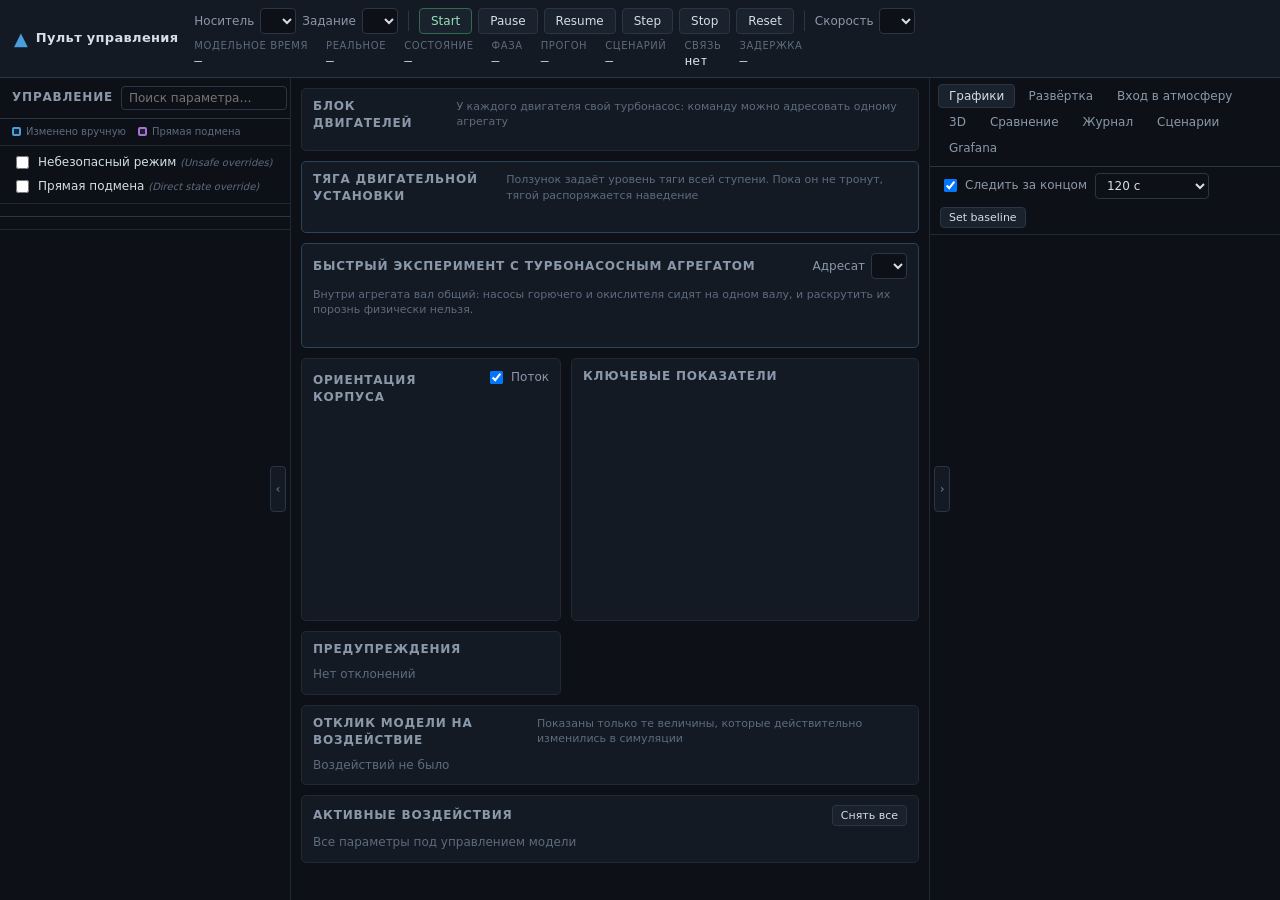
==== commit 0f6e9722: "v2.1.0 Полёт по показаниям датчиков: двигатель, наведение и ориентация — не по истине" ====
--- a/cmd/web/index.html
+++ b/cmd/web/index.html
@@ -25,21 +25,17 @@
       <select id="mission"></select>
     </label>
     <span class="sep"></span>
-    <button id="btn-start"     class="btn btn-go"    data-key="1">Start</button>
-    <button id="btn-pause"     class="btn"           data-key="2">Pause</button>
-    <button id="btn-resume"    class="btn"           data-key="3">Resume</button>
-    <button id="btn-step"      class="btn"           data-key="4">Step</button>
-    <button id="btn-stop"      class="btn">Stop</button>
-    <button id="btn-reset"     class="btn">Reset</button>
+    <button id="btn-start"     class="btn btn-go"    data-key="1" title="Начать новый прогон с чистого листа">Start</button>
+    <button id="btn-pause"     class="btn"           data-key="2" title="Остановить модельное время; телеметрия продолжает публиковаться, прогон не завершается">Pause</button>
+    <button id="btn-resume"    class="btn"           data-key="3" title="Снять паузу, вернуть ход модельного времени">Resume</button>
+    <button id="btn-step"      class="btn"           data-key="4" title="Только на паузе: продвинуть модель на несколько шагов интегрирования и снова встать — удобно разбирать быстрый процесс покадрово, не снимая паузу насовсем">Step</button>
+    <button id="btn-stop"      class="btn" title="Завершить прогон насовсем. Модельное время замирает, двигатели и наведение больше не работают — чтобы лететь дальше, нужен новый Start">Stop</button>
+    <button id="btn-reset"     class="btn" title="Вернуть ЭТОТ прогон к T+0 (носитель на старте, полные баки) и поставить на паузу — без остановки и нового Start. Все воздействия и режимы Unsafe/Direct снимаются">Reset</button>
     <span class="sep"></span>
     <label class="speed">
       Скорость
       <select id="speed"></select>
     </label>
-    <span class="sep"></span>
-    <button id="btn-nominal"   class="btn btn-warn">Штатный режим</button>
-    <button id="btn-ignite"    class="btn btn-go" title="Запустить все камеры активной ступени в обход наведения — тягу задайте отдельно ползунком «Тяга двигательной установки»">Зажечь двигатели</button>
-    <button id="btn-emergency" class="btn btn-crit" title="Погасить все камеры и обнулить уставку тяги">Погасить все двигатели</button>
   </div>
 
   <div class="status-strip">
@@ -53,16 +49,6 @@
     <div class="stat"><span class="stat-label">Задержка</span><span class="stat-value" id="stat-latency">—</span></div>
   </div>
 
-  <div class="mode-strip">
-    <label class="toggle toggle-unsafe">
-      <input type="checkbox" id="mode-unsafe">
-      <span>Unsafe overrides</span>
-    </label>
-    <label class="toggle toggle-direct">
-      <input type="checkbox" id="mode-direct">
-      <span>Direct state override</span>
-    </label>
-  </div>
 </header>
 
 <div id="mode-banner" class="hidden"></div>
@@ -73,9 +59,30 @@
 
   <!-- ---------- Левая панель: управление ---------- -->
   <section id="panel-control" class="pane">
+    <button id="toggle-left" class="pane-toggle" title="Свернуть панель управления">‹</button>
     <div class="pane-head">
       <h2>Управление</h2>
       <input type="search" id="param-filter" placeholder="Поиск параметра…">
+    </div>
+
+    <div class="param-legend">
+      <span class="legend-item" title="Параметр сейчас под ручной командой оператора — автопилот или регулятор в него не вмешивается">
+        <i class="legend-swatch manual"></i>Изменено вручную
+      </span>
+      <span class="legend-item" title="Служебный параметр «напрямую»: значение подставляется в модель как есть, в обход физического расчёта. Доступен только в режиме «Прямая подмена состояния»">
+        <i class="legend-swatch direct"></i>Прямая подмена
+      </span>
+    </div>
+
+    <div class="mode-strip">
+      <label class="toggle toggle-unsafe" title="Разрешает подавать значение параметра за пределами его аттестованного диапазона (например, дросселирование ниже нижнего предела камеры). Без этого режима такая команда отклоняется с объяснением, что случится">
+        <input type="checkbox" id="mode-unsafe">
+        <span>Небезопасный режим <i>(Unsafe overrides)</i></span>
+      </label>
+      <label class="toggle toggle-direct" title="Позволяет записать значение величины напрямую, в обход физики модели — например, задать давление в камере числом, а не получить его из расхода и горловины. Причинность на этой величине временно нарушается — на пульте это видно по фиолетовой рамке параметра">
+        <input type="checkbox" id="mode-direct">
+        <span>Прямая подмена <i>(Direct state override)</i></span>
+      </label>
     </div>
 
     <nav id="subsystem-tabs" class="tabs"></nav>
@@ -162,6 +169,7 @@
 
   <!-- ---------- Правая панель: графики и журналы ---------- -->
   <section id="panel-data" class="pane">
+    <button id="toggle-right" class="pane-toggle" title="Свернуть панель данных">›</button>
     <nav class="tabs" id="data-tabs">
       <button class="tab active" data-view="charts">Графики</button>
       <button class="tab" data-view="cutaway">Развёртка</button>
--- a/cmd/web/style.css
+++ b/cmd/web/style.css
@@ -40,6 +40,17 @@
   overflow: hidden;
 }
 
+/* Шапка и баннеры — обычные блоки естественной высоты, #layout — всё,
+   что осталось от вьюпорта. Раньше высота #layout считалась через
+   calc(100vh - N px) с числом N, подобранным под конкретную высоту шапки:
+   стоило шапке перенестись на лишнюю строку (узкий экран, длинное
+   предупреждение) — и нижние карточки центральной панели уезжали за
+   нижний край окна без всякой возможности до них докрутить. Флексовая
+   колонка на body избавляет от самого магического числа: #layout всегда
+   получает ровно то, что осталось. */
+body { display: flex; flex-direction: column; }
+#topbar, #mode-banner, #flight-banner { flex: 0 0 auto; }
+
 .hidden { display: none !important; }
 .muted  { color: var(--text-mute); font-size: 12px; }
 .grow   { flex: 1 1 auto; min-width: 0; }
@@ -54,7 +65,7 @@
 
 #topbar {
   display: grid;
-  grid-template-columns: auto 1fr auto;
+  grid-template-columns: auto 1fr;
   grid-template-rows: auto auto;
   gap: 6px 16px;
   align-items: center;
@@ -82,9 +93,18 @@
 .stat-label { font-size: 10px; text-transform: uppercase; letter-spacing: .6px; color: var(--text-mute); }
 .stat-value { font-family: var(--mono); font-size: 13px; font-variant-numeric: tabular-nums; }
 
-.mode-strip { grid-row: 1 / span 2; grid-column: 3; display: flex; flex-direction: column; gap: 5px; }
+/* Небезопасный режим и прямая подмена — редко нужные, опасные по своей
+   природе переключатели. Раньше жили в шапке отдельной колонкой и своей
+   длинной надписью раздвигали остальные — на не слишком широком окне
+   «Скорость» из-за этого переносилась на вторую строку. Тут, в панели
+   параметров, они рядом с тем, на что и влияют, и не мешают шапке. */
+.mode-strip {
+  display: flex; flex-direction: column; gap: 5px;
+  padding: 7px 12px; border-bottom: 1px solid var(--line-soft);
+}
 
 .toggle { display: flex; align-items: center; gap: 6px; font-size: 12px; cursor: pointer; user-select: none; }
+.toggle i { color: var(--text-mute); font-size: 10px; }
 .toggle input { accent-color: var(--warning); }
 .toggle-direct input { accent-color: var(--direct); }
 
@@ -159,13 +179,33 @@
 
 #layout {
   display: grid;
-  grid-template-columns: minmax(330px, 22%) minmax(420px, 1fr) minmax(400px, 32%);
+  grid-template-columns: minmax(260px, 22%) minmax(380px, 1fr) minmax(320px, 30%);
   gap: 1px;
   background: var(--line-soft);
-  height: calc(100vh - 62px);
-}
-#layout.with-banner  { height: calc(100vh - 88px); }
-#layout.with-banner2 { height: calc(100vh - 114px); }
+  flex: 1 1 auto;
+  min-height: 0;
+  /* Запасной вариант, а не расчёт: если даже уменьшенные минимумы не
+     влезают (совсем узкое окно и обе панели развёрнуты), появляется
+     горизонтальная прокрутка самого #layout — контент прячется за
+     край, но остаётся достижим, а не пропадает молча. Сворачивание
+     панелей ниже — основной способ освободить место. */
+  overflow-x: auto;
+}
+
+/* Свёрнутая боковая панель: узкая полоса с одной кнопкой-корешком,
+   остальное содержимое панели не рендерится (не просто прячется — так
+   оно и не занимает место в раскладке, и не тратится на невидимые
+   графики/канвасы). */
+#layout.collapsed-left  { grid-template-columns: 30px minmax(380px, 1fr) minmax(320px, 30%); }
+#layout.collapsed-right { grid-template-columns: minmax(260px, 22%) minmax(380px, 1fr) 30px; }
+/* Оба правила выше одинаково весомы (id + класс) и оба целиком задают
+   grid-template-columns — при обеих свёрнутых панелях побеждало бы только
+   последнее по тексту, и левая колонка тихо возвращалась к обычной ширине,
+   хотя класс collapsed-left был применён. Комбинированный селектор весомее
+   обоих порознь и не зависит от порядка объявления. */
+#layout.collapsed-left.collapsed-right { grid-template-columns: 30px minmax(380px, 1fr) 30px; }
+#layout.collapsed-left #panel-control > :not(.pane-toggle),
+#layout.collapsed-right #panel-data > :not(.pane-toggle) { display: none; }
 
 .pane {
   display: flex;
@@ -173,7 +213,34 @@
   min-height: 0;
   background: var(--bg);
   overflow: hidden;
-}
+  position: relative;
+}
+
+/* Корешок сворачивания: маленькая табличка у внутреннего края панели,
+   вне обычного потока — не расталкивает соседей и не растёт вместе
+   с содержимым. Видна всегда: и когда панель развёрнута (стрелка
+   у границы с соседней панелью), и когда свёрнута (единственное,
+   что от панели осталось в узкой 30-пиксельной полосе). Раньше корешок
+   был блоком на всю ширину панели — по отзыву выглядел непропорционально
+   большим рядом с компактными вкладками под ним. */
+.pane-toggle {
+  position: absolute;
+  top: 50%;
+  transform: translateY(-50%);
+  width: 16px;
+  height: 46px;
+  padding: 0;
+  border: 1px solid var(--line);
+  border-radius: 4px;
+  background: var(--bg-2);
+  color: var(--text-mute);
+  font: 600 12px var(--mono);
+  cursor: pointer;
+  z-index: 2;
+}
+.pane-toggle:hover { background: var(--bg-3); color: var(--text); border-color: #3a4859; }
+#panel-control .pane-toggle { right: 4px; }
+#panel-data .pane-toggle { left: 4px; }
 
 .pane-head {
   display: flex;
@@ -185,6 +252,21 @@
 }
 .pane-head h2 { margin: 0; font-size: 12px; text-transform: uppercase; letter-spacing: .8px; color: var(--text-dim); }
 .pane-head input { flex: 1 1 auto; max-width: 180px; }
+
+/* Расшифровка цветной рамки у параметров — без неё синяя и фиолетовая
+   рамка ничем не отличаются от произвольного оформления. */
+.param-legend {
+  display: flex; gap: 12px; flex-wrap: wrap;
+  padding: 6px 12px; border-bottom: 1px solid var(--line-soft);
+  font-size: 10px; color: var(--text-mute);
+}
+.legend-item { display: flex; align-items: center; gap: 5px; cursor: help; }
+.legend-swatch {
+  width: 9px; height: 9px; border-radius: 2px; flex: 0 0 auto;
+  border: 2px solid; background: var(--bg-3);
+}
+.legend-swatch.manual { border-color: var(--manual); }
+.legend-swatch.direct { border-color: var(--direct); }
 
 .tabs { display: flex; gap: 2px; padding: 6px 8px; border-bottom: 1px solid var(--line); flex-wrap: wrap; }
 .tab {
@@ -350,7 +432,7 @@
 
 /* --------------------------- Ориентация корпуса ------------------------- */
 
-.attitude { width: 260px; flex: 0 0 260px; display: flex; flex-direction: column; }
+.attitude { flex: 1 1 240px; max-width: 260px; display: flex; flex-direction: column; }
 .attitude canvas { width: 100%; height: 190px; display: block; }
 
 .att-values {
@@ -362,7 +444,7 @@
 
 /* ------------------------------ Тревоги --------------------------------- */
 
-.alarms { width: 260px; flex: 0 0 260px; }
+.alarms { flex: 1 1 240px; max-width: 260px; }
 .alarm-list { display: flex; flex-direction: column; gap: 5px; max-height: 150px; overflow-y: auto; }
 .alarm {
   padding: 5px 8px; border-radius: 3px; border-left: 3px solid;
@@ -762,7 +844,7 @@
 
 .throttle-panel { display: flex; flex-direction: column; gap: 8px; padding: 4px 2px; }
 .throttle-row   { display: flex; align-items: center; gap: 12px; }
-.throttle-row input[type="range"] { flex: 1 1 auto; accent-color: var(--go); }
+.throttle-row input[type="range"] { flex: 1 1 auto; accent-color: var(--normal); }
 .throttle-field { font: 600 16px var(--mono); width: 76px; text-align: right;
                   background: var(--bg-3); color: var(--text);
                   border: 1px solid var(--line); border-radius: 4px;
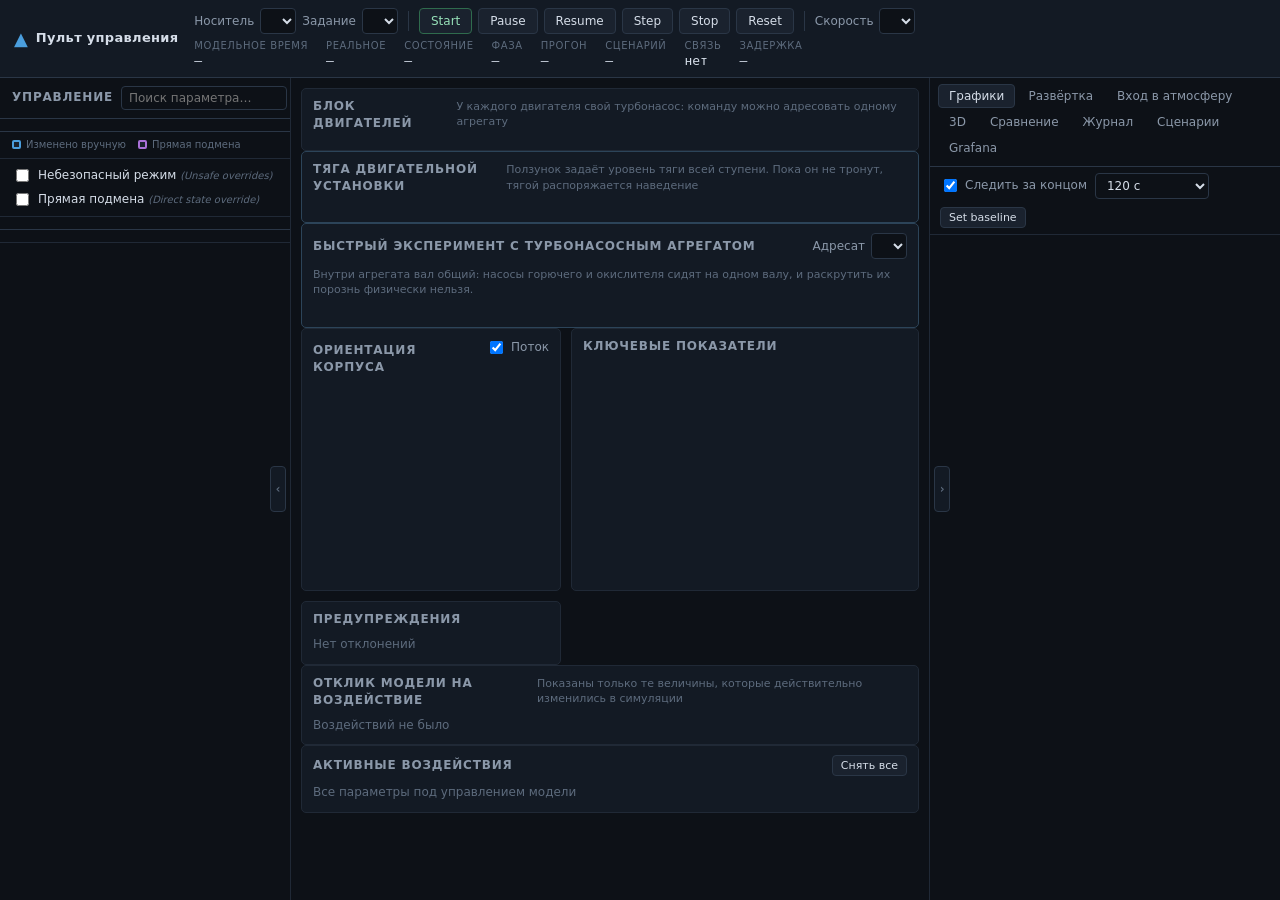
==== commit a6a53f90: "v2.3.0 Активный возврат первой ступени: разворотный импульс, решётчатые рули, повторный розжиг посад" ====
--- a/cmd/web/index.html
+++ b/cmd/web/index.html
@@ -65,6 +65,12 @@
       <input type="search" id="param-filter" placeholder="Поиск параметра…">
     </div>
 
+    <!-- Адресат: корабль (активная ступень, как раньше) или бустер после
+         отделения. Переключает и то, чем распоряжаются команды слева,
+         и за каким телом следит трёхмерная сцена справа. Пока бустер
+         не появился (Falcon 9 или до разделения), своя вкладка неактивна. -->
+    <nav id="vehicle-tabs" class="tabs"></nav>
+
     <div class="param-legend">
       <span class="legend-item" title="Параметр сейчас под ручной командой оператора — автопилот или регулятор в него не вмешивается">
         <i class="legend-swatch manual"></i>Изменено вручную
@@ -95,6 +101,21 @@
   <!-- ---------- Центр: состояние системы ---------- -->
   <section id="panel-state" class="pane">
 
+    <!-- Вкладка «Бустер» показывает эту карточку поверх панелей ниже:
+         фаза возврата, приводнение, решётчатые рули — то, чего у корабля
+         нет вовсе. Панели ниже (#ship-cards) при этом не прячутся: на
+         вкладке «Бустер» они показывают его же двигательную установку —
+         app.js:activeEngines()/activeValues()/... переключают источник
+         по S.vehicle, разметка карточек общая для обоих аппаратов. -->
+    <div class="card card-accent hidden" id="booster-card">
+      <div class="card-head">
+        <h2>Бустер (возврат и посадка)</h2>
+        <span class="hint">Первая ступень после отделения: разворотный импульс, посадочный импульс, приводнение</span>
+      </div>
+      <div id="booster-body"></div>
+    </div>
+
+    <div id="ship-cards">
     <div class="card">
       <div class="card-head">
         <h2>Блок двигателей</h2>
@@ -163,6 +184,7 @@
         <button id="btn-release-all" class="btn btn-sm">Снять все</button>
       </div>
       <div id="effects" class="effects"><div class="muted">Все параметры под управлением модели</div></div>
+    </div>
     </div>
 
   </section>
@@ -228,6 +250,12 @@
     <!-- Трёхмерная сцена -->
     <div class="view" id="view-scene">
       <div class="view-head">
+        <!-- Что показывать: только корабль, только бустер, или оба сразу
+             (нарочно разнесённые в кадре, не в истинном взаимном положении —
+             см. renderBoth в scene3d.js) — чтобы было видно, как ориентация
+             бустера соотносится с кораблём в тот же момент. Вкладка «Бустер»
+             неактивна, пока бустера нет: смотреть там не на что. -->
+        <nav id="scene-target" class="tabs"></nav>
         <button id="scene-reset" class="btn btn-sm">Сброс камеры</button>
         <label class="check" title="Камера держится за корпус: корабль стоит на месте, поворачивается мир"><input type="checkbox" id="scene-body" checked> По корпусу</label>
         <label class="check" title="Камера встаёт так, чтобы поток шёл слева направо"><input type="checkbox" id="scene-follow"> По потоку</label>
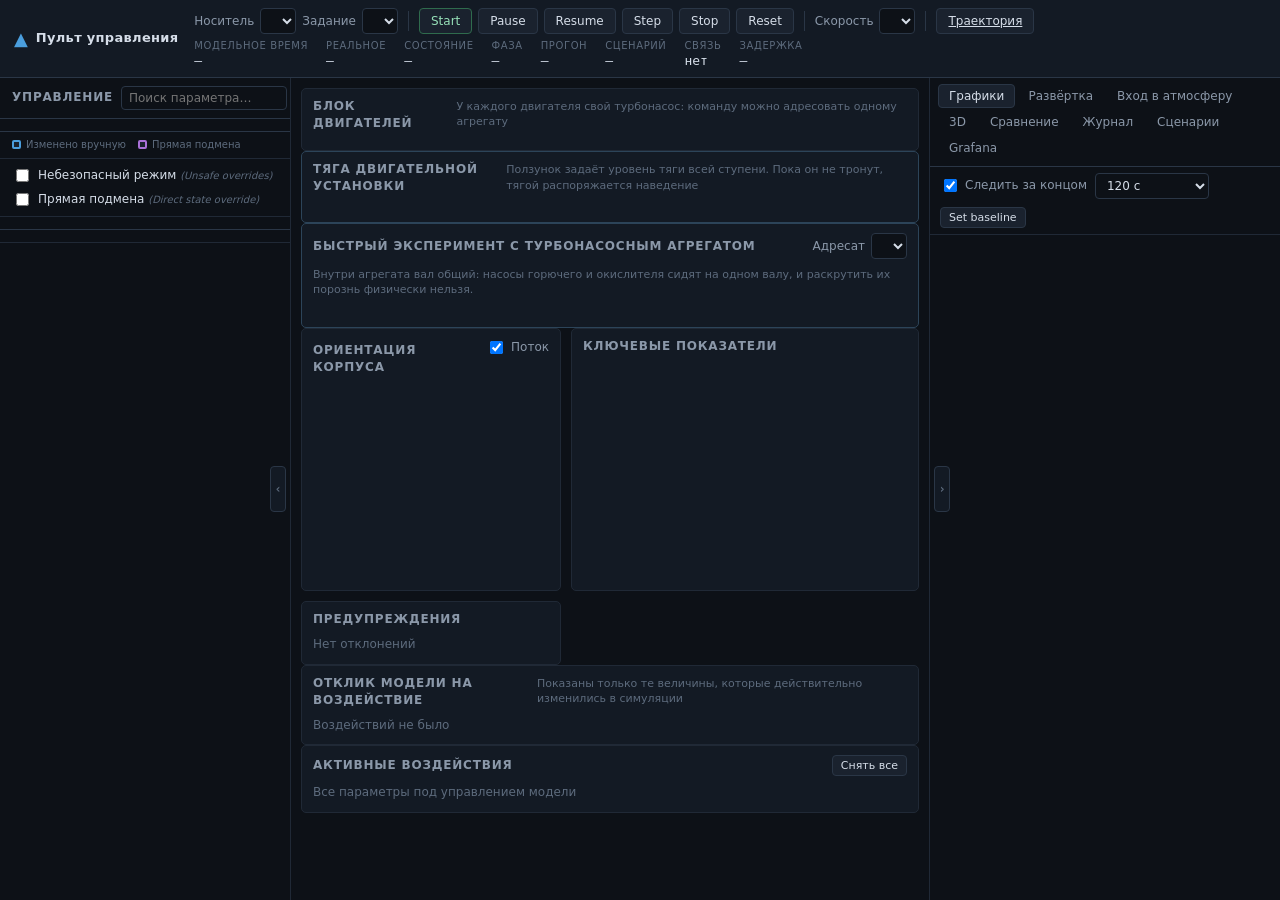
==== commit a86fbac2: "v2.4.0 Посадка первой ступени на башню: выпуклое наведение G-FOLD, единый план возврата, увод от пло" ====
--- a/cmd/web/index.html
+++ b/cmd/web/index.html
@@ -36,6 +36,8 @@
       Скорость
       <select id="speed"></select>
     </label>
+    <span class="sep"></span>
+    <a class="btn" href="/trajectory.html" title="Отдельная страница: трёхмерная траектория корабля и бустера с событиями полёта">Траектория</a>
   </div>
 
   <div class="status-strip">
--- a/cmd/web/style.css
+++ b/cmd/web/style.css
@@ -725,9 +725,17 @@
 
 /* -------------------------------- Toasts -------------------------------- */
 
+/* Всплывающие сообщения не перехватывают нажатия.
+
+   Контейнер лежит поверх всего (z-index 95) в правом нижнем углу, а
+   сообщение живёт от четырёх до девяти секунд. Без pointer-events: none
+   любая кнопка, оказавшаяся под ним, всё это время не нажималась вовсе —
+   а сообщение появляется после КАЖДОГО действия оператора, то есть ровно
+   тогда, когда он и продолжает нажимать. */
 #toasts {
   position: fixed; right: 14px; bottom: 14px; z-index: 95;
   display: flex; flex-direction: column-reverse; gap: 6px;
+  pointer-events: none;
 }
 .toast {
   min-width: 260px; max-width: 420px;
